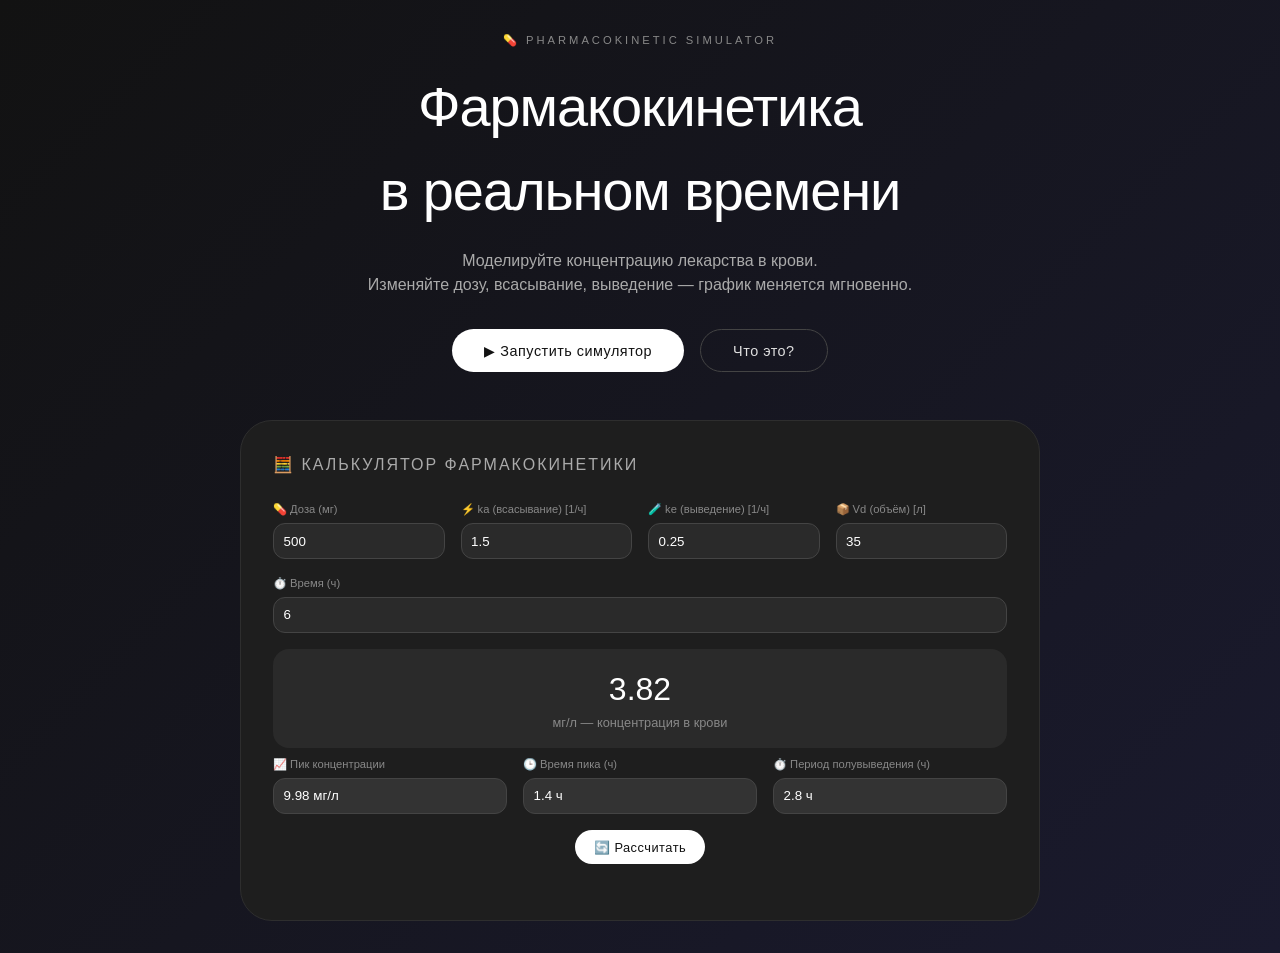
==== index.html @ 55e88980 "Rename pharmacokinetics.html to index.html" ====
<!DOCTYPE html>
<html lang="ru">
<head>
    <meta charset="UTF-8">
    <meta name="viewport" content="width=device-width, initial-scale=1.0, user-scalable=yes">
    <title>Фармакокинетика | Симулятор + Калькулятор</title>
    <style>
        /* ------------------------------------------------------------
           ГЛОБАЛЬНЫЙ ШРИФТ: HELVETICA REGULAR 400
        ------------------------------------------------------------ */
        *,
        *::before,
        *::after {
            font-family: 'Helvetica', 'Helvetica Neue', 'Arial', sans-serif !important;
            font-weight: 400 !important;
            font-style: normal !important;
        }

        body, html, div, span, h1, h2, h3, h4, p, a, button, input, select, textarea,
        label, .btn, .mode-btn, .hero-btn, .stat-row, .param-header, .param-value,
        .calc-result, .stats-panel, .badge, .section, .mode-switch, .button-group,
        canvas, .week-badge, .day-card, .pair-card, .header, .footer, .container {
            font-family: 'Helvetica', 'Helvetica Neue', 'Arial', sans-serif !important;
            font-weight: 400 !important;
        }

        h1, h2, h3, h4, .hero h1, .section h2, .badge {
            font-weight: 400 !important;
        }

        button, .btn, .mode-btn, .hero-btn {
            font-weight: 400 !important;
            letter-spacing: 0.5px;
        }

        * {
            margin: 0;
            padding: 0;
            box-sizing: border-box;
        }

        body {
            background-color: #121212;
            color: #e0e0e0;
            line-height: 1.5;
            min-height: 100vh;
        }

        ::-webkit-scrollbar { width: 6px; }
        ::-webkit-scrollbar-track { background: #1e1e1e; }
        ::-webkit-scrollbar-thumb { background: #444; border-radius: 3px; }

        /* Плавное появление формул при скролле */
        @keyframes fadeInUp {
            from { opacity: 0; transform: translateY(30px); }
            to { opacity: 1; transform: translateY(0); }
        }

        .formula-section {
            max-width: 1000px;
            margin: 0 auto;
            padding: 2rem;
        }

        .formula-card {
            background: #1e1e1e;
            border: 1px solid #2e2e2e;
            border-radius: 32px;
            padding: 2rem;
            margin-bottom: 1.5rem;
            opacity: 0;
            transform: translateY(30px);
            transition: all 0.6s cubic-bezier(0.25, 0.46, 0.45, 0.94);
        }

        .formula-card.visible {
            opacity: 1;
            transform: translateY(0);
        }

        .formula-card h3 {
            font-size: 1.2rem;
            color: #ffffff;
            margin-bottom: 1rem;
            border-left: 3px solid #ffffff;
            padding-left: 1rem;
        }

        .formula-card .formula {
            font-family: monospace;
            font-size: 1.1rem;
            background: #2a2a2a;
            padding: 1rem;
            border-radius: 16px;
            margin: 1rem 0;
            overflow-x: auto;
            white-space: pre-wrap;
            word-break: break-word;
        }

        .formula-card .explanation {
            color: #aaa;
            font-size: 0.85rem;
            margin-top: 0.5rem;
        }

        /* Главная страница */
        .main-page {
            min-height: 100vh;
            display: flex;
            flex-direction: column;
            justify-content: center;
            align-items: center;
            padding: 2rem;
            background: linear-gradient(135deg, #121212 0%, #1a1a2e 100%);
        }

        .hero {
            text-align: center;
            max-width: 800px;
            animation: fadeInUp 0.8s ease;
        }

        .hero-badge {
            font-size: 0.7rem;
            text-transform: uppercase;
            letter-spacing: 3px;
            color: #888;
            margin-bottom: 1rem;
        }

        .hero h1 {
            font-size: 3.5rem;
            letter-spacing: -0.02em;
            margin-bottom: 1rem;
            color: #ffffff;
        }

        .hero p {
            font-size: 1rem;
            color: #aaa;
            margin-bottom: 2rem;
        }

        .hero-buttons {
            display: flex;
            gap: 1rem;
            justify-content: center;
            flex-wrap: wrap;
        }

        .hero-btn {
            background: transparent;
            border: 1px solid #444;
            color: #e0e0e0;
            padding: 0.8rem 2rem;
            border-radius: 40px;
            font-size: 0.9rem;
            cursor: pointer;
            transition: all 0.2s ease;
        }

        .hero-btn-primary {
            background: #ffffff;
            color: #121212;
            border: none;
        }

        .hero-btn-primary:hover {
            background: #e0e0e0;
            transform: translateY(-2px);
        }

        .hero-btn-outline:hover {
            background: #2a2a2a;
            border-color: #666;
        }

        /* Калькулятор на главной */
        .calculator-section {
            margin-top: 3rem;
            padding: 2rem;
            background: #1e1e1e;
            border-radius: 32px;
            border: 1px solid #2e2e2e;
            text-align: left;
        }

        .calculator-section h3 {
            font-size: 1rem;
            text-transform: uppercase;
            letter-spacing: 2px;
            color: #aaa;
            margin-bottom: 1.5rem;
        }

        .calc-row {
            display: flex;
            flex-wrap: wrap;
            gap: 1rem;
            margin-bottom: 1rem;
            align-items: center;
        }

        .calc-input {
            flex: 1;
            min-width: 150px;
        }

        .calc-input label {
            display: block;
            font-size: 0.7rem;
            color: #888;
            margin-bottom: 0.3rem;
        }

        .calc-input input {
            width: 100%;
            background: #2a2a2a;
            border: 1px solid #444;
            border-radius: 12px;
            padding: 0.6rem;
            color: #fff;
        }

        .calc-result {
            background: #2a2a2a;
            border-radius: 16px;
            padding: 1rem;
            margin-top: 1rem;
            text-align: center;
        }

        .calc-result .value {
            font-size: 2rem;
            color: #fff;
        }

        /* Симулятор */
        .simulator-page {
            display: none;
            padding: 2rem 1rem;
        }

        .container {
            max-width: 1400px;
            margin: 0 auto;
            display: flex;
            flex-direction: column;
            gap: 2rem;
        }

        .section {
            background: #1e1e1e;
            border: 1px solid #2e2e2e;
            border-radius: 24px;
            padding: 1.8rem 2rem;
            transition: all 0.3s ease;
        }

        h1 {
            font-size: 2.2rem;
            letter-spacing: -0.02em;
        }

        h2 {
            font-size: 0.9rem;
            text-transform: uppercase;
            letter-spacing: 3px;
            color: #888;
            margin-bottom: 1.5rem;
            border-left: 2px solid #e0e0e0;
            padding-left: 1rem;
        }

        /* Кнопки режимов по центру */
        .mode-switch {
            display: flex;
            gap: 0.8rem;
            justify-content: center;
            background: #2a2a2a;
            padding: 0.5rem;
            border-radius: 60px;
            width: fit-content;
            margin: 0 auto 2rem auto;
        }

        .mode-btn {
            background: transparent;
            border: none;
            padding: 0.7rem 2rem;
            border-radius: 50px;
            font-size: 0.9rem;
            cursor: pointer;
            color: #aaa;
            transition: all 0.2s;
        }

        .mode-btn.active {
            background: #ffffff;
            color: #121212;
        }

        .two-columns {
            display: grid;
            grid-template-columns: 1fr 1.2fr;
            gap: 2rem;
        }

        @media (max-width: 900px) {
            .two-columns { grid-template-columns: 1fr; gap: 1.5rem; }
            .hero h1 { font-size: 2rem; }
            .section { padding: 1.5rem; }
            .mode-btn { padding: 0.5rem 1.2rem; font-size: 0.8rem; }
        }

        .param-group { display: flex; flex-direction: column; gap: 1.5rem; margin-bottom: 2rem; }
        .param-item { display: flex; flex-direction: column; gap: 0.5rem; }
        .param-header { display: flex; justify-content: space-between; font-size: 0.85rem; color: #ccc; }
        .param-value { font-size: 0.9rem; background: #2a2a2a; padding: 0.2rem 0.8rem; border-radius: 20px; }

        input[type="range"] {
            width: 100%;
            height: 2px;
            -webkit-appearance: none;
            background: #444;
            border-radius: 2px;
            outline: none;
            cursor: pointer;
        }
        input[type="range"]::-webkit-slider-thumb {
            -webkit-appearance: none;
            width: 14px;
            height: 14px;
            border-radius: 50%;
            background: #ffffff;
            cursor: pointer;
        }

        .button-group { display: flex; flex-wrap: wrap; gap: 0.8rem; margin-top: 1rem; margin-bottom: 1.5rem; }
        button {
            background: transparent;
            border: 1px solid #444;
            color: #e0e0e0;
            padding: 0.6rem 1.2rem;
            border-radius: 40px;
            font-size: 0.8rem;
            cursor: pointer;
            transition: all 0.2s ease;
        }
        button:hover { background: #2a2a2a; border-color: #666; }
        .btn-primary { background: #ffffff; color: #121212; border: none; }
        .btn-primary:hover { background: #e0e0e0; }

        .stats-panel { background: #252525; border-radius: 20px; padding: 1.2rem; margin-top: 1rem; }
        .stat-row { display: flex; justify-content: space-between; padding: 0.6rem 0; border-bottom: 1px solid #333; font-size: 0.85rem; }
        .stat-row:last-child { border-bottom: none; }
        .stat-label { color: #aaa; }

        .chart-container { background: #1a1a1a; border-radius: 20px; padding: 0.5rem; margin-top: 0.5rem; }
        canvas { width: 100%; height: auto; background: #1a1a1a; border-radius: 16px; display: block; border: 1px solid #333; }

        .badge { font-size: 0.7rem; text-transform: uppercase; letter-spacing: 2px; color: #888; margin-bottom: 1rem; display: inline-block; }

        @keyframes pulse {
            0% { text-shadow: 0 0 0 rgba(255,255,255,0); }
            50% { text-shadow: 0 0 8px rgba(255,255,255,0.5); }
            100% { text-shadow: 0 0 0 rgba(255,255,255,0); }
        }
        .pulse-animation { animation: pulse 1s ease-in-out 2; }

        footer {
            text-align: center;
            padding: 2rem;
            color: #666;
            font-size: 0.7rem;
            border-top: 1px solid #2e2e2e;
            margin-top: 3rem;
        }
    </style>
</head>
<body>

<!-- ГЛАВНАЯ СТРАНИЦА -->
<div id="mainPage" class="main-page">
    <div class="hero">
        <div class="hero-badge">💊 Pharmacokinetic Simulator</div>
        <h1>Фармакокинетика<br>в реальном времени</h1>
        <p>Моделируйте концентрацию лекарства в крови.<br>Изменяйте дозу, всасывание, выведение — график меняется мгновенно.</p>
        <div class="hero-buttons">
            <button class="hero-btn hero-btn-primary" id="startSimulatorBtn">▶ Запустить симулятор</button>
            <button class="hero-btn hero-btn-outline" id="learnMoreBtn">Что это?</button>
        </div>

        <div class="calculator-section">
            <h3>🧮 Калькулятор фармакокинетики</h3>
            <div class="calc-row">
                <div class="calc-input"><label>💊 Доза (мг)</label><input type="number" id="calcDose" value="500" step="10"></div>
                <div class="calc-input"><label>⚡ ka (всасывание) [1/ч]</label><input type="number" id="calcKa" value="1.5" step="0.1"></div>
                <div class="calc-input"><label>🧪 ke (выведение) [1/ч]</label><input type="number" id="calcKe" value="0.25" step="0.05"></div>
                <div class="calc-input"><label>📦 Vd (объём) [л]</label><input type="number" id="calcVd" value="35" step="1"></div>
                <div class="calc-input"><label>⏱️ Время (ч)</label><input type="number" id="calcTime" value="6" step="0.5"></div>
            </div>
            <div class="calc-result"><div class="value" id="calcResult">0.00</div><div style="font-size:0.8rem;color:#888;">мг/л — концентрация в крови</div></div>
            <div class="calc-row" style="margin-top:0.5rem;">
                <div class="calc-input"><label>📈 Пик концентрации</label><input type="text" id="calcPeak" readonly style="background:#333;"></div>
                <div class="calc-input"><label>🕒 Время пика (ч)</label><input type="text" id="calcPeakTime" readonly style="background:#333;"></div>
                <div class="calc-input"><label>⏱️ Период полувыведения (ч)</label><input type="text" id="calcHalfLife" readonly style="background:#333;"></div>
            </div>
            <div class="button-group" style="margin-top:1rem; justify-content:center;"><button id="calcRecalcBtn" class="btn-primary">🔄 Рассчитать</button></div>
        </div>
    </div>
</div>

<!-- СТРАНИЦА СИМУЛЯТОРА -->
<div id="simulatorPage" class="simulator-page">
    <div class="container">
        <div class="section" style="text-align: center; padding-bottom: 1.5rem;">
            <div class="badge">💊 Pharmacokinetic Simulator</div>
            <h1>Фармакокинетика</h1>
            <p style="color: #aaa; max-width: 650px; margin: 0.5rem auto 0;">Однокамерная модель всасывания, распределения и выведения</p>
        </div>

        <div class="mode-switch">
            <button class="mode-btn active" data-mode="single">📊 Однократная доза</button>
            <button class="mode-btn" data-mode="multi">🔄 Многократный приём (каждые 8ч)</button>
            <button class="mode-btn" data-mode="compare">⚖️ Сравнение двух схем</button>
        </div>

        <div id="singleMode" class="two-columns">
            <div class="section">
                <h2>⚙️ Параметры модели</h2>
                <div class="param-group">
                    <div class="param-item"><div class="param-header"><span>💊 Доза (мг)</span><span class="param-value" id="doseValue">500</span></div><input type="range" id="dose" min="50" max="1200" step="10" value="500"></div>
                    <div class="param-item"><div class="param-header"><span>⚡ Скорость всасывания (ka) [1/ч]</span><span class="param-value" id="kaValue">1.5</span></div><input type="range" id="ka" min="0.3" max="4.0" step="0.05" value="1.5"></div>
                    <div class="param-item"><div class="param-header"><span>🧪 Скорость выведения (ke) [1/ч]</span><span class="param-value" id="keValue">0.25</span></div><input type="range" id="ke" min="0.05" max="0.8" step="0.01" value="0.25"></div>
                    <div class="param-item"><div class="param-header"><span>📦 Объём распределения (Vd) [л]</span><span class="param-value" id="vdValue">35</span></div><input type="range" id="vd" min="15" max="80" step="1" value="35"></div>
                </div>
                <div class="button-group">
                    <button id="resetBtn" class="btn-primary">⟳ Сбросить</button>
                    <button id="addDoseBtn">➕ Повторный приём (через 2ч)</button>
                    <button id="exportBtn">📎 Экспорт CSV</button>
                </div>
                <div class="stats-panel">
                    <div class="stat-row"><span class="stat-label">🩸 Концентрация (мг/л)</span><span class="stat-number" id="concDisplay">0.00</span></div>
                    <div class="stat-row"><span class="stat-label">⏱️ Текущее время (ч)</span><span class="stat-number" id="timeDisplay">0.0</span></div>
                    <div class="stat-row"><span class="stat-label">📈 Пик концентрации</span><span class="stat-number" id="peakDisplay">0.00</span></div>
                    <div class="stat-row"><span class="stat-label">🕒 Время пика (ч)</span><span class="stat-number" id="peakTimeDisplay">—</span></div>
                    <div class="stat-row"><span class="stat-label">⚠️ Статус</span><span class="stat-number" id="statusDisplay">—</span></div>
                </div>
                <div style="margin-top:1rem; padding-top:1rem; border-top:1px solid #333;">
                    <h2>🧮 Быстрый расчёт</h2>
                    <div class="param-item"><div class="param-header"><span>⏱️ Время (ч)</span><span class="param-value" id="quickTimeValue">6</span></div><input type="range" id="quickTime" min="0" max="48" step="0.5" value="6"></div>
                    <div class="stats-panel" style="margin-top:0.5rem;"><div class="stat-row"><span class="stat-label">Концентрация в этот момент</span><span class="stat-number" id="quickConcDisplay">—</span></div></div>
                </div>
            </div>
            <div class="section">
                <h2>📈 Профиль концентрации</h2>
                <div class="chart-container"><canvas id="pharmaCanvas" width="800" height="450" style="width:100%; aspect-ratio:800/450"></canvas></div>
                <div style="margin-top:1rem; font-size:0.7rem; color:#666; text-align:center;">🟢 Терапевтическое окно (2–8 мг/л) &nbsp;|&nbsp; 🔴 Токсичность (>12 мг/л)</div>
            </div>
        </div>

        <div id="compareMode" style="display: none;">
            <div class="two-columns">
                <div class="section"><h2>📋 Схема A</h2>
                    <div class="param-item"><div class="param-header"><span>Доза A (мг)</span><span class="param-value" id="doseAValue">400</span></div><input type="range" id="doseA" min="50" max="1200" step="10" value="400"></div>
                    <div class="param-item"><div class="param-header"><span>ka A</span><span class="param-value" id="kaAValue">1.2</span></div><input type="range" id="kaA" min="0.3" max="4.0" step="0.05" value="1.2"></div>
                    <div class="param-item"><div class="param-header"><span>ke A</span><span class="param-value" id="keAValue">0.2</span></div><input type="range" id="keA" min="0.05" max="0.8" step="0.01" value="0.2"></div>
                    <div class="param-item"><div class="param-header"><span>Vd A (л)</span><span class="param-value" id="vdAValue">35</span></div><input type="range" id="vdA" min="15" max="80" step="1" value="35"></div>
                </div>
                <div class="section"><h2>📋 Схема B</h2>
                    <div class="param-item"><div class="param-header"><span>Доза B (мг)</span><span class="param-value" id="dBValue">600</span></div><input type="range" id="doseB" min="50" max="1200" step="10" value="600"></div>
                    <div class="param-item"><div class="param-header"><span>ka B</span><span class="param-value" id="kaBValue">2.0</span></div><input type="range" id="kaB" min="0.3" max="4.0" step="0.05" value="2.0"></div>
                    <div class="param-item"><div class="param-header"><span>ke B</span><span class="param-value" id="keBValue">0.35</span></div><input type="range" id="keB" min="0.05" max="0.8" step="0.01" value="0.35"></div>
                    <div class="param-item"><div class="param-header"><span>Vd B (л)</span><span class="param-value" id="vdBValue">35</span></div><input type="range" id="vdB" min="15" max="80" step="1" value="35"></div>
                </div>
            </div>
            <div class="section"><h2>📊 Сравнение профилей</h2><div class="chart-container"><canvas id="compareCanvas" width="800" height="450" style="width:100%; aspect-ratio:800/450"></canvas></div><div class="button-group" style="margin-top:1rem;"><button id="exportCompareBtn">📎 Экспорт сравнения CSV</button></div></div>
        </div>

        <!-- Секция с формулами (плавное появление при скролле) -->
        <div class="formula-section" id="formulasSection">
            <div class="formula-card" id="formula1">
                <h3>📐 Концентрация в любой момент времени</h3>
                <div class="formula">C(t) = (Доза × ka) / (Vd × (ka - ke)) × (e⁻ᵏᵉᵗ - e⁻ᵏᵃᵗ)</div>
                <div class="explanation">C(t) — концентрация в момент t (мг/л), ka — скорость всасывания, ke — скорость выведения, Vd — объём распределения, e = 2.718</div>
            </div>
            <div class="formula-card" id="formula2">
                <h3>📈 Пик концентрации (приближённо)</h3>
                <div class="formula">C_пик ≈ (Доза × ka) / (Vd × ke)</div>
                <div class="explanation">Максимальная концентрация лекарства в крови</div>
            </div>
            <div class="formula-card" id="formula3">
                <h3>⏱️ Время достижения пика</h3>
                <div class="formula">t_пик = ln(ka / ke) / (ka - ke)</div>
                <div class="explanation">ln — натуральный логарифм</div>
            </div>
            <div class="formula-card" id="formula4">
                <h3>🧪 Период полувыведения</h3>
                <div class="formula">T½ = 0.693 / ke</div>
                <div class="explanation">Время, за которое концентрация падает в 2 раза</div>
            </div>
            <div class="formula-card" id="formula5">
                <h3>📉 Концентрация через время T после пика</h3>
                <div class="formula">C(T) = C_пик × e⁻ᵏᵉᵀ</div>
                <div class="explanation">T — время после пика (часы)</div>
            </div>
            <div class="formula-card" id="formula6">
                <h3>🎯 Расчёт дозы под желаемый пик</h3>
                <div class="formula">Доза = C_пик × Vd × ke / ka</div>
                <div class="explanation">Подберите дозу, чтобы достичь нужной максимальной концентрации</div>
            </div>
            <div class="formula-card" id="formula7">
                <h3>⏳ Расчёт ke для очищения за N часов</h3>
                <div class="formula">ke = ln(C_пик / C_ост) / (N - t_пик)</div>
                <div class="explanation">N — время, через которое должна остаться концентрация C_ост</div>
            </div>
        </div>

        <footer>
            <p>Фармакокинетическая модель | Проект Максима Иванова | Helvetica Regular 400</p>
        </footer>
    </div>
</div>

<script>
    // --------------------------------------------------------------
    // ОБЩИЕ ФУНКЦИИ
    // --------------------------------------------------------------
    function singleDoseConcentration(t, dose, ka, ke, vd) {
        if(t <= 0) return 0;
        if(Math.abs(ka - ke) < 1e-6) return (dose * ka / vd) * t * Math.exp(-ka * t);
        const factor = (dose * ka) / (vd * (ka - ke));
        return factor * (Math.exp(-ke * t) - Math.exp(-ka * t));
    }

    function getPeak(dose, ka, ke, vd) {
        let maxC = 0, maxT = 0;
        for(let t = 0; t <= 48; t += 0.1) {
            let c = singleDoseConcentration(t, dose, ka, ke, vd);
            if(c > maxC) { maxC = c; maxT = t; }
        }
        return { peak: maxC, time: maxT };
    }

    // Плавное появление формул при скролле
    function observeFormulas() {
        const cards = document.querySelectorAll('.formula-card');
        const observer = new IntersectionObserver((entries) => {
            entries.forEach(entry => {
                if(entry.isIntersecting) {
                    entry.target.classList.add('visible');
                }
            });
        }, { threshold: 0.2, rootMargin: '0px 0px -50px 0px' });
        cards.forEach(card => observer.observe(card));
    }

    // Калькулятор на главной
    function updateMainCalculator() {
        let dose = parseFloat(document.getElementById('calcDose').value);
        let ka = parseFloat(document.getElementById('calcKa').value);
        let ke = parseFloat(document.getElementById('calcKe').value);
        let vd = parseFloat(document.getElementById('calcVd').value);
        let t = parseFloat(document.getElementById('calcTime').value);
        let conc = singleDoseConcentration(t, dose, ka, ke, vd);
        document.getElementById('calcResult').innerText = conc.toFixed(2);
        let peak = getPeak(dose, ka, ke, vd);
        document.getElementById('calcPeak').value = peak.peak.toFixed(2) + ' мг/л';
        document.getElementById('calcPeakTime').value = peak.time.toFixed(1) + ' ч';
        let halfLife = (0.693 / ke).toFixed(1);
        document.getElementById('calcHalfLife').value = halfLife + ' ч';
    }

    document.getElementById('calcRecalcBtn').onclick = updateMainCalculator;
    document.getElementById('calcDose').oninput = updateMainCalculator;
    document.getElementById('calcKa').oninput = updateMainCalculator;
    document.getElementById('calcKe').oninput = updateMainCalculator;
    document.getElementById('calcVd').oninput = updateMainCalculator;
    document.getElementById('calcTime').oninput = updateMainCalculator;
    updateMainCalculator();

    // --------------------------------------------------------------
    // РЕЖИМ ОДНОКРАТНОЙ/МНОГОКРАТНОЙ
    // --------------------------------------------------------------
    let currentMode = 'single';
    let params = { dose:500, ka:1.5, ke:0.25, vd:35 };
    let extraDoses = [];
    let currentTime = 0;
    let simulationInterval = null;
    let multiInterval = 8;
    const MAX_TIME = 48;

    function multipleDoseConcentration(t, dose, ka, ke, vd, interval, maxDoses = 12) {
        let total = 0;
        for(let i = 0; i < maxDoses; i++) {
            let dt = t - i * interval;
            if(dt > 0) total += singleDoseConcentration(dt, dose, ka, ke, vd);
        }
        return total;
    }

    function concentrationAtTime(t) {
        if(currentMode === 'multi') return multipleDoseConcentration(t, params.dose, params.ka, params.ke, params.vd, multiInterval, 12);
        let total = singleDoseConcentration(t, params.dose, params.ka, params.ke, params.vd);
        for(let d of extraDoses) if(t > d.time) total += singleDoseConcentration(t - d.time, d.dose, params.ka, params.ke, params.vd);
        return total;
    }

    function updateQuickCalc() {
        let t = parseFloat(document.getElementById('quickTime').value);
        document.getElementById('quickTimeValue').innerText = t.toFixed(1);
        let conc = concentrationAtTime(t);
        document.getElementById('quickConcDisplay').innerHTML = conc.toFixed(2) + ' мг/л';
    }

    function updateSingleUI() {
        document.getElementById('doseValue').innerText = params.dose;
        document.getElementById('kaValue').innerText = params.ka.toFixed(2);
        document.getElementById('keValue').innerText = params.ke.toFixed(2);
        document.getElementById('vdValue').innerText = params.vd;
        let conc = concentrationAtTime(currentTime);
        let concElem = document.getElementById('concDisplay');
        concElem.innerText = conc.toFixed(2);
        concElem.classList.add('pulse-animation');
        setTimeout(() => concElem.classList.remove('pulse-animation'), 1000);
        document.getElementById('timeDisplay').innerText = currentTime.toFixed(1);
        let peak = 0, peakTime = 0;
        for(let t=0; t<=currentTime; t+=0.2) { let c = concentrationAtTime(t); if(c>peak) { peak=c; peakTime=t; } }
        document.getElementById('peakDisplay').innerText = peak.toFixed(2);
        document.getElementById('peakTimeDisplay').innerText = peakTime.toFixed(1);
        let status = '';
        if(conc > 12) status = '⚠️ ТОКСИЧНО';
        else if(conc >= 2 && conc <= 8) status = '✅ В терапевтическом окне';
        else if(conc < 2) status = '⚠️ Ниже терапевтического уровня';
        else status = '❕ Выше нормы';
        document.getElementById('statusDisplay').innerHTML = status;
        drawCanvas('pharmaCanvas', concentrationAtTime, currentTime);
        updateQuickCalc();
    }

    function drawCanvas(canvasId, concFunc, currentTimeMark) {
        const canvas = document.getElementById(canvasId);
        if(!canvas) return;
        const w = canvas.clientWidth, h = canvas.clientHeight;
        canvas.width = w; canvas.height = h;
        const ctx = canvas.getContext('2d');
        ctx.clearRect(0,0,w,h);
        ctx.strokeStyle = '#e0e0e0'; ctx.fillStyle = '#e0e0e0'; ctx.lineWidth = 1.5;
        ctx.beginPath(); ctx.moveTo(60,20); ctx.lineTo(60, h-40); ctx.lineTo(w-20, h-40); ctx.stroke();
        ctx.fillStyle = '#888'; ctx.fillText('Концентрация (мг/л)', 20,30); ctx.fillText('Время (часы)', w/2-30, h-15);
        for(let i=0;i<=4;i++){ let y = h-40 - i*(h-80)/4; ctx.beginPath(); ctx.moveTo(55,y); ctx.lineTo(w-25,y); ctx.stroke(); ctx.fillStyle='#aaa'; ctx.fillText((i*4).toString(),30,y+3); }
        for(let i=0;i<=4;i++){ let x = 60 + i*(w-80)/4; ctx.beginPath(); ctx.moveTo(x, h-40); ctx.lineTo(x,20); ctx.stroke(); ctx.fillStyle='#aaa'; ctx.fillText((i*12).toString(), x-5, h-25); }
        const mapX = (t) => 60 + (t / MAX_TIME) * (w - 80);
        const mapY = (c) => (h-40) - (c / 20) * (h-80);
        ctx.globalAlpha = 0.2;
        ctx.fillStyle = '#2e7d32'; let yLow = mapY(2), yHigh = mapY(8); ctx.fillRect(60, yHigh, w-80, yLow - yHigh);
        ctx.fillStyle = '#d32f2f'; let yToxic = mapY(12); ctx.fillRect(60,20, w-80, yToxic-20);
        ctx.globalAlpha = 1;
        ctx.beginPath(); ctx.strokeStyle = '#ffffff'; ctx.lineWidth = 2.2;
        let first = true;
        for(let i=0;i<=300;i++){ let t = (i/300)*MAX_TIME; let c = concFunc(t); let x = mapX(t), y = mapY(Math.min(c,20)); if(first){ ctx.moveTo(x,y); first=false; } else ctx.lineTo(x,y); }
        ctx.stroke();
        let cx = mapX(currentTimeMark), cy = mapY(Math.min(concFunc(currentTimeMark),20));
        ctx.beginPath(); ctx.arc(cx, cy, 5, 0, 2*Math.PI); ctx.fillStyle = '#fff'; ctx.fill(); ctx.fillStyle='#121212'; ctx.beginPath(); ctx.arc(cx, cy, 3, 0, 2*Math.PI); ctx.fill();
        ctx.fillStyle='#fff'; ctx.fillText(`t = ${currentTimeMark.toFixed(1)} ч`, cx+5, cy-5);
    }

    function startTimer() { if(simulationInterval) clearInterval(simulationInterval); simulationInterval = setInterval(() => { if(currentTime < MAX_TIME){ currentTime += 0.1; if(currentTime > MAX_TIME) currentTime = MAX_TIME; updateSingleUI(); } }, 150); }
    function resetSimulation() { if(simulationInterval) clearInterval(simulationInterval); params = { dose:500, ka:1.5, ke:0.25, vd:35 }; extraDoses = []; currentTime = 0; document.getElementById('dose').value = 500; document.getElementById('ka').value = 1.5; document.getElementById('ke').value = 0.25; document.getElementById('vd').value = 35; updateSingleUI(); startTimer(); localStorage.setItem('pkParams', JSON.stringify(params)); }
    function addExtraDose() { extraDoses.push({time: currentTime + 2, dose: params.dose}); updateSingleUI(); }
    function exportCSV() { let data = [['Time (h)','Concentration (mg/L)']]; for(let t=0; t<=MAX_TIME; t+=0.5) data.push([t.toFixed(1), concentrationAtTime(t).toFixed(3)]); let csv = data.map(row=>row.join(',')).join('\n'); let blob = new Blob([csv], {type:'text/csv'}); let a = document.createElement('a'); a.href = URL.createObjectURL(blob); a.download = 'pharmacokinetics.csv'; a.click(); }

    function saveParams() { localStorage.setItem('pkParams', JSON.stringify(params)); }
    function loadParams() { let saved = localStorage.getItem('pkParams'); if(saved) { let p = JSON.parse(saved); params.dose = p.dose; params.ka = p.ka; params.ke = p.ke; params.vd = p.vd; document.getElementById('dose').value = params.dose; document.getElementById('ka').value = params.ka; document.getElementById('ke').value = params.ke; document.getElementById('vd').value = params.vd; updateSingleUI(); } }
    ['dose','ka','ke','vd'].forEach(id => { document.getElementById(id).addEventListener('input', (e) => { params[id] = parseFloat(e.target.value); updateSingleUI(); saveParams(); }); });
    document.getElementById('quickTime').addEventListener('input', () => { updateQuickCalc(); updateSingleUI(); });

    // --------------------------------------------------------------
    // СРАВНЕНИЕ
    // --------------------------------------------------------------
    let compareParams = { A: { dose:400, ka:1.2, ke:0.2, vd:35 }, B: { dose:600, ka:2.0, ke:0.35, vd:35 } };
    function concA(t){ return singleDoseConcentration(t, compareParams.A.dose, compareParams.A.ka, compareParams.A.ke, compareParams.A.vd); }
    function concB(t){ return singleDoseConcentration(t, compareParams.B.dose, compareParams.B.ka, compareParams.B.ke, compareParams.B.vd); }
    function updateCompareUI() {
        document.getElementById('doseAValue').innerText = compareParams.A.dose;
        document.getElementById('kaAValue').innerText = compareParams.A.ka.toFixed(2);
        document.getElementById('keAValue').innerText = compareParams.A.ke.toFixed(2);
        document.getElementById('vdAValue').innerText = compareParams.A.vd;
        document.getElementById('dBValue').innerText = compareParams.B.dose;
        document.getElementById('kaBValue').innerText = compareParams.B.ka.toFixed(2);
        document.getElementById('keBValue').innerText = compareParams.B.ke.toFixed(2);
        document.getElementById('vdBValue').innerText = compareParams.B.vd;
        drawCompareCanvas();
    }
    function drawCompareCanvas() {
        const canvas = document.getElementById('compareCanvas');
        if(!canvas) return;
        const w = canvas.clientWidth, h = canvas.clientHeight;
        canvas.width = w; canvas.height = h;
        const ctx = canvas.getContext('2d');
        ctx.clearRect(0,0,w,h);
        ctx.strokeStyle = '#e0e0e0'; ctx.fillStyle = '#e0e0e0'; ctx.lineWidth = 1.5;
        ctx.beginPath(); ctx.moveTo(60,20); ctx.lineTo(60, h-40); ctx.lineTo(w-20, h-40); ctx.stroke();
        ctx.fillStyle = '#888'; ctx.fillText('Концентрация (мг/л)', 20,30); ctx.fillText('Время (часы)', w/2-30, h-15);
        for(let i=0;i<=4;i++){ let y = h-40 - i*(h-80)/4; ctx.beginPath(); ctx.moveTo(55,y); ctx.lineTo(w-25,y); ctx.stroke(); ctx.fillStyle='#aaa'; ctx.fillText((i*4).toString(),30,y+3); }
        for(let i=0;i<=4;i++){ let x = 60 + i*(w-80)/4; ctx.beginPath(); ctx.moveTo(x, h-40); ctx.lineTo(x,20); ctx.stroke(); ctx.fillStyle='#aaa'; ctx.fillText((i*12).toString(), x-5, h-25); }
        const mapX = (t) => 60 + (t / MAX_TIME) * (w - 80);
        const mapY = (c) => (h-40) - (c / 20) * (h-80);
        ctx.beginPath(); ctx.strokeStyle = '#6bcf7f'; ctx.lineWidth = 2.2;
        let first = true;
        for(let i=0;i<=300;i++){ let t = (i/300)*MAX_TIME; let c = concA(t); let x = mapX(t), y = mapY(Math.min(c,20)); if(first){ ctx.moveTo(x,y); first=false; } else ctx.lineTo(x,y); }
        ctx.stroke();
        ctx.beginPath(); ctx.strokeStyle = '#ff6b6b'; ctx.lineWidth = 2.2;
        first = true;
        for(let i=0;i<=300;i++){ let t = (i/300)*MAX_TIME; let c = concB(t); let x = mapX(t), y = mapY(Math.min(c,20)); if(first){ ctx.moveTo(x,y); first=false; } else ctx.lineTo(x,y); }
        ctx.stroke();
        ctx.fillStyle = '#6bcf7f'; ctx.fillRect(w-100, 30, 12, 12); ctx.fillStyle = '#ff6b6b'; ctx.fillRect(w-100, 50, 12, 12);
        ctx.fillStyle = '#e0e0e0'; ctx.font = '10px Helvetica'; ctx.fillText('Схема A', w-85, 40); ctx.fillText('Схема B', w-85, 60);
    }
    function exportCompareCSV() { let data = [['Time (h)','Concentration A','Concentration B']]; for(let t=0; t<=MAX_TIME; t+=0.5) data.push([t.toFixed(1), concA(t).toFixed(3), concB(t).toFixed(3)]); let csv = data.map(row=>row.join(',')).join('\n'); let blob = new Blob([csv], {type:'text/csv'}); let a = document.createElement('a'); a.href = URL.createObjectURL(blob); a.download = 'compare.csv'; a.click(); }
    const compareSliders = ['doseA','kaA','keA','vdA','doseB','kaB','keB','vdB'];
    compareSliders.forEach(id => { let el = document.getElementById(id); if(el) el.addEventListener('input', (e) => { let val = parseFloat(e.target.value); if(id === 'doseA') compareParams.A.dose = val; if(id === 'kaA') compareParams.A.ka = val; if(id === 'keA') compareParams.A.ke = val; if(id === 'vdA') compareParams.A.vd = val; if(id === 'doseB') compareParams.B.dose = val; if(id === 'kaB') compareParams.B.ka = val; if(id === 'keB') compareParams.B.ke = val; if(id === 'vdB') compareParams.B.vd = val; updateCompareUI(); }); });

    // --------------------------------------------------------------
    // ПЕРЕКЛЮЧЕНИЕ РЕЖИМОВ
    // --------------------------------------------------------------
    function setMode(mode) {
        currentMode = mode;
        document.querySelectorAll('.mode-btn').forEach(btn => btn.classList.remove('active'));
        document.querySelector(`.mode-btn[data-mode="${mode}"]`).classList.add('active');
        document.getElementById('singleMode').style.display = (mode === 'compare') ? 'none' : 'flex';
        document.getElementById('compareMode').style.display = (mode === 'compare') ? 'block' : 'none';
        if(mode === 'compare') { if(simulationInterval) clearInterval(simulationInterval); updateCompareUI(); }
        else { resetSimulation(); }
    }

    document.querySelectorAll('.mode-btn').forEach(btn => btn.addEventListener('click', () => setMode(btn.dataset.mode)));
    document.getElementById('resetBtn').onclick = resetSimulation;
    document.getElementById('addDoseBtn').onclick = addExtraDose;
    document.getElementById('exportBtn').onclick = exportCSV;
    document.getElementById('exportCompareBtn').onclick = exportCompareCSV;

    // Переключение между главной и симулятором
    document.getElementById('startSimulatorBtn').onclick = () => {
        document.getElementById('mainPage').style.display = 'none';
        document.getElementById('simulatorPage').style.display = 'block';
        loadParams();
        resetSimulation();
        setTimeout(observeFormulas, 300);
    };
    document.getElementById('learnMoreBtn').onclick = () => alert('Фармакокинетика — раздел фармакологии, изучающий движение лекарства в организме. Модель описывает всасывание (ka), выведение (ke) и объём распределения (Vd). Терапевтическое окно: 2–8 мг/л, токсичность >12 мг/л.');

    setMode('single');
</script>
</body>
</html>
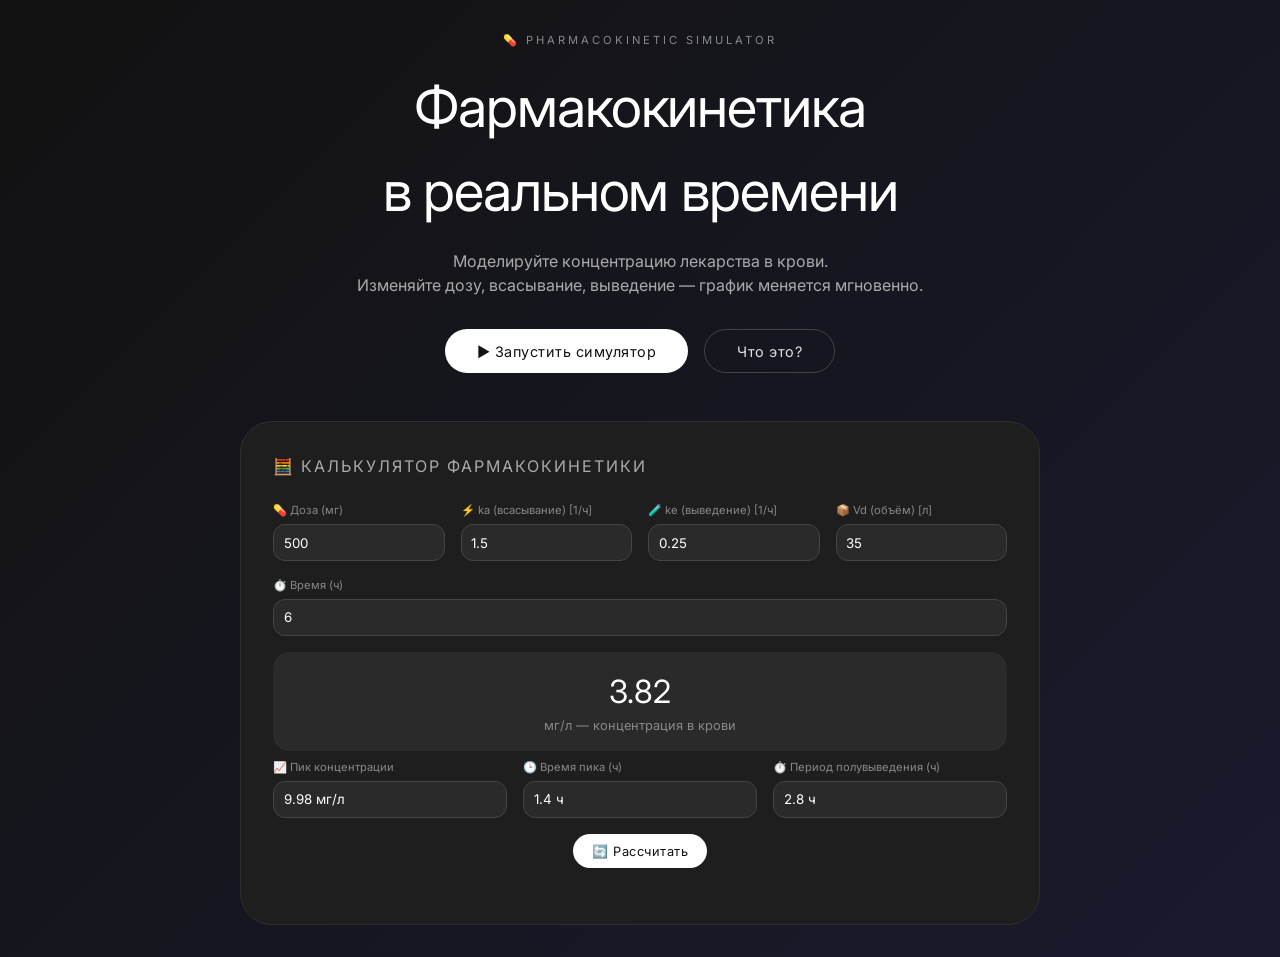
==== commit 31e0e7e8: "Update index.html" ====
--- a/index.html
+++ b/index.html
@@ -3,385 +3,12 @@
 <head>
     <meta charset="UTF-8">
     <meta name="viewport" content="width=device-width, initial-scale=1.0, user-scalable=yes">
-    <title>Фармакокинетика | Симулятор + Калькулятор</title>
-    <style>
-        /* ------------------------------------------------------------
-           ГЛОБАЛЬНЫЙ ШРИФТ: HELVETICA REGULAR 400
-        ------------------------------------------------------------ */
-        *,
-        *::before,
-        *::after {
-            font-family: 'Helvetica', 'Helvetica Neue', 'Arial', sans-serif !important;
-            font-weight: 400 !important;
-            font-style: normal !important;
-        }
-
-        body, html, div, span, h1, h2, h3, h4, p, a, button, input, select, textarea,
-        label, .btn, .mode-btn, .hero-btn, .stat-row, .param-header, .param-value,
-        .calc-result, .stats-panel, .badge, .section, .mode-switch, .button-group,
-        canvas, .week-badge, .day-card, .pair-card, .header, .footer, .container {
-            font-family: 'Helvetica', 'Helvetica Neue', 'Arial', sans-serif !important;
-            font-weight: 400 !important;
-        }
-
-        h1, h2, h3, h4, .hero h1, .section h2, .badge {
-            font-weight: 400 !important;
-        }
-
-        button, .btn, .mode-btn, .hero-btn {
-            font-weight: 400 !important;
-            letter-spacing: 0.5px;
-        }
-
-        * {
-            margin: 0;
-            padding: 0;
-            box-sizing: border-box;
-        }
-
-        body {
-            background-color: #121212;
-            color: #e0e0e0;
-            line-height: 1.5;
-            min-height: 100vh;
-        }
-
-        ::-webkit-scrollbar { width: 6px; }
-        ::-webkit-scrollbar-track { background: #1e1e1e; }
-        ::-webkit-scrollbar-thumb { background: #444; border-radius: 3px; }
-
-        /* Плавное появление формул при скролле */
-        @keyframes fadeInUp {
-            from { opacity: 0; transform: translateY(30px); }
-            to { opacity: 1; transform: translateY(0); }
-        }
-
-        .formula-section {
-            max-width: 1000px;
-            margin: 0 auto;
-            padding: 2rem;
-        }
-
-        .formula-card {
-            background: #1e1e1e;
-            border: 1px solid #2e2e2e;
-            border-radius: 32px;
-            padding: 2rem;
-            margin-bottom: 1.5rem;
-            opacity: 0;
-            transform: translateY(30px);
-            transition: all 0.6s cubic-bezier(0.25, 0.46, 0.45, 0.94);
-        }
-
-        .formula-card.visible {
-            opacity: 1;
-            transform: translateY(0);
-        }
-
-        .formula-card h3 {
-            font-size: 1.2rem;
-            color: #ffffff;
-            margin-bottom: 1rem;
-            border-left: 3px solid #ffffff;
-            padding-left: 1rem;
-        }
-
-        .formula-card .formula {
-            font-family: monospace;
-            font-size: 1.1rem;
-            background: #2a2a2a;
-            padding: 1rem;
-            border-radius: 16px;
-            margin: 1rem 0;
-            overflow-x: auto;
-            white-space: pre-wrap;
-            word-break: break-word;
-        }
-
-        .formula-card .explanation {
-            color: #aaa;
-            font-size: 0.85rem;
-            margin-top: 0.5rem;
-        }
-
-        /* Главная страница */
-        .main-page {
-            min-height: 100vh;
-            display: flex;
-            flex-direction: column;
-            justify-content: center;
-            align-items: center;
-            padding: 2rem;
-            background: linear-gradient(135deg, #121212 0%, #1a1a2e 100%);
-        }
-
-        .hero {
-            text-align: center;
-            max-width: 800px;
-            animation: fadeInUp 0.8s ease;
-        }
-
-        .hero-badge {
-            font-size: 0.7rem;
-            text-transform: uppercase;
-            letter-spacing: 3px;
-            color: #888;
-            margin-bottom: 1rem;
-        }
-
-        .hero h1 {
-            font-size: 3.5rem;
-            letter-spacing: -0.02em;
-            margin-bottom: 1rem;
-            color: #ffffff;
-        }
-
-        .hero p {
-            font-size: 1rem;
-            color: #aaa;
-            margin-bottom: 2rem;
-        }
-
-        .hero-buttons {
-            display: flex;
-            gap: 1rem;
-            justify-content: center;
-            flex-wrap: wrap;
-        }
-
-        .hero-btn {
-            background: transparent;
-            border: 1px solid #444;
-            color: #e0e0e0;
-            padding: 0.8rem 2rem;
-            border-radius: 40px;
-            font-size: 0.9rem;
-            cursor: pointer;
-            transition: all 0.2s ease;
-        }
-
-        .hero-btn-primary {
-            background: #ffffff;
-            color: #121212;
-            border: none;
-        }
-
-        .hero-btn-primary:hover {
-            background: #e0e0e0;
-            transform: translateY(-2px);
-        }
-
-        .hero-btn-outline:hover {
-            background: #2a2a2a;
-            border-color: #666;
-        }
-
-        /* Калькулятор на главной */
-        .calculator-section {
-            margin-top: 3rem;
-            padding: 2rem;
-            background: #1e1e1e;
-            border-radius: 32px;
-            border: 1px solid #2e2e2e;
-            text-align: left;
-        }
-
-        .calculator-section h3 {
-            font-size: 1rem;
-            text-transform: uppercase;
-            letter-spacing: 2px;
-            color: #aaa;
-            margin-bottom: 1.5rem;
-        }
-
-        .calc-row {
-            display: flex;
-            flex-wrap: wrap;
-            gap: 1rem;
-            margin-bottom: 1rem;
-            align-items: center;
-        }
-
-        .calc-input {
-            flex: 1;
-            min-width: 150px;
-        }
-
-        .calc-input label {
-            display: block;
-            font-size: 0.7rem;
-            color: #888;
-            margin-bottom: 0.3rem;
-        }
-
-        .calc-input input {
-            width: 100%;
-            background: #2a2a2a;
-            border: 1px solid #444;
-            border-radius: 12px;
-            padding: 0.6rem;
-            color: #fff;
-        }
-
-        .calc-result {
-            background: #2a2a2a;
-            border-radius: 16px;
-            padding: 1rem;
-            margin-top: 1rem;
-            text-align: center;
-        }
-
-        .calc-result .value {
-            font-size: 2rem;
-            color: #fff;
-        }
-
-        /* Симулятор */
-        .simulator-page {
-            display: none;
-            padding: 2rem 1rem;
-        }
-
-        .container {
-            max-width: 1400px;
-            margin: 0 auto;
-            display: flex;
-            flex-direction: column;
-            gap: 2rem;
-        }
-
-        .section {
-            background: #1e1e1e;
-            border: 1px solid #2e2e2e;
-            border-radius: 24px;
-            padding: 1.8rem 2rem;
-            transition: all 0.3s ease;
-        }
-
-        h1 {
-            font-size: 2.2rem;
-            letter-spacing: -0.02em;
-        }
-
-        h2 {
-            font-size: 0.9rem;
-            text-transform: uppercase;
-            letter-spacing: 3px;
-            color: #888;
-            margin-bottom: 1.5rem;
-            border-left: 2px solid #e0e0e0;
-            padding-left: 1rem;
-        }
-
-        /* Кнопки режимов по центру */
-        .mode-switch {
-            display: flex;
-            gap: 0.8rem;
-            justify-content: center;
-            background: #2a2a2a;
-            padding: 0.5rem;
-            border-radius: 60px;
-            width: fit-content;
-            margin: 0 auto 2rem auto;
-        }
-
-        .mode-btn {
-            background: transparent;
-            border: none;
-            padding: 0.7rem 2rem;
-            border-radius: 50px;
-            font-size: 0.9rem;
-            cursor: pointer;
-            color: #aaa;
-            transition: all 0.2s;
-        }
-
-        .mode-btn.active {
-            background: #ffffff;
-            color: #121212;
-        }
-
-        .two-columns {
-            display: grid;
-            grid-template-columns: 1fr 1.2fr;
-            gap: 2rem;
-        }
-
-        @media (max-width: 900px) {
-            .two-columns { grid-template-columns: 1fr; gap: 1.5rem; }
-            .hero h1 { font-size: 2rem; }
-            .section { padding: 1.5rem; }
-            .mode-btn { padding: 0.5rem 1.2rem; font-size: 0.8rem; }
-        }
-
-        .param-group { display: flex; flex-direction: column; gap: 1.5rem; margin-bottom: 2rem; }
-        .param-item { display: flex; flex-direction: column; gap: 0.5rem; }
-        .param-header { display: flex; justify-content: space-between; font-size: 0.85rem; color: #ccc; }
-        .param-value { font-size: 0.9rem; background: #2a2a2a; padding: 0.2rem 0.8rem; border-radius: 20px; }
-
-        input[type="range"] {
-            width: 100%;
-            height: 2px;
-            -webkit-appearance: none;
-            background: #444;
-            border-radius: 2px;
-            outline: none;
-            cursor: pointer;
-        }
-        input[type="range"]::-webkit-slider-thumb {
-            -webkit-appearance: none;
-            width: 14px;
-            height: 14px;
-            border-radius: 50%;
-            background: #ffffff;
-            cursor: pointer;
-        }
-
-        .button-group { display: flex; flex-wrap: wrap; gap: 0.8rem; margin-top: 1rem; margin-bottom: 1.5rem; }
-        button {
-            background: transparent;
-            border: 1px solid #444;
-            color: #e0e0e0;
-            padding: 0.6rem 1.2rem;
-            border-radius: 40px;
-            font-size: 0.8rem;
-            cursor: pointer;
-            transition: all 0.2s ease;
-        }
-        button:hover { background: #2a2a2a; border-color: #666; }
-        .btn-primary { background: #ffffff; color: #121212; border: none; }
-        .btn-primary:hover { background: #e0e0e0; }
-
-        .stats-panel { background: #252525; border-radius: 20px; padding: 1.2rem; margin-top: 1rem; }
-        .stat-row { display: flex; justify-content: space-between; padding: 0.6rem 0; border-bottom: 1px solid #333; font-size: 0.85rem; }
-        .stat-row:last-child { border-bottom: none; }
-        .stat-label { color: #aaa; }
-
-        .chart-container { background: #1a1a1a; border-radius: 20px; padding: 0.5rem; margin-top: 0.5rem; }
-        canvas { width: 100%; height: auto; background: #1a1a1a; border-radius: 16px; display: block; border: 1px solid #333; }
-
-        .badge { font-size: 0.7rem; text-transform: uppercase; letter-spacing: 2px; color: #888; margin-bottom: 1rem; display: inline-block; }
-
-        @keyframes pulse {
-            0% { text-shadow: 0 0 0 rgba(255,255,255,0); }
-            50% { text-shadow: 0 0 8px rgba(255,255,255,0.5); }
-            100% { text-shadow: 0 0 0 rgba(255,255,255,0); }
-        }
-        .pulse-animation { animation: pulse 1s ease-in-out 2; }
-
-        footer {
-            text-align: center;
-            padding: 2rem;
-            color: #666;
-            font-size: 0.7rem;
-            border-top: 1px solid #2e2e2e;
-            margin-top: 3rem;
-        }
-    </style>
+    <title>Фармакокинетика | Симулятор</title>
+    <link rel="stylesheet" href="style.css">
+    <script src="script.js" defer></script>
 </head>
 <body>
 
-<!-- ГЛАВНАЯ СТРАНИЦА -->
 <div id="mainPage" class="main-page">
     <div class="hero">
         <div class="hero-badge">💊 Pharmacokinetic Simulator</div>
@@ -392,7 +19,7 @@
             <button class="hero-btn hero-btn-outline" id="learnMoreBtn">Что это?</button>
         </div>
 
-        <div class="calculator-section">
+        <div class="calculator-section glass">
             <h3>🧮 Калькулятор фармакокинетики</h3>
             <div class="calc-row">
                 <div class="calc-input"><label>💊 Доза (мг)</label><input type="number" id="calcDose" value="500" step="10"></div>
@@ -401,34 +28,38 @@
                 <div class="calc-input"><label>📦 Vd (объём) [л]</label><input type="number" id="calcVd" value="35" step="1"></div>
                 <div class="calc-input"><label>⏱️ Время (ч)</label><input type="number" id="calcTime" value="6" step="0.5"></div>
             </div>
-            <div class="calc-result"><div class="value" id="calcResult">0.00</div><div style="font-size:0.8rem;color:#888;">мг/л — концентрация в крови</div></div>
+            <div class="calc-result glass">
+                <div class="value" id="calcResult">0.00</div>
+                <div style="font-size:0.8rem; color:#888;">мг/л — концентрация в крови</div>
+            </div>
             <div class="calc-row" style="margin-top:0.5rem;">
-                <div class="calc-input"><label>📈 Пик концентрации</label><input type="text" id="calcPeak" readonly style="background:#333;"></div>
-                <div class="calc-input"><label>🕒 Время пика (ч)</label><input type="text" id="calcPeakTime" readonly style="background:#333;"></div>
-                <div class="calc-input"><label>⏱️ Период полувыведения (ч)</label><input type="text" id="calcHalfLife" readonly style="background:#333;"></div>
+                <div class="calc-input"><label>📈 Пик концентрации</label><input type="text" id="calcPeak" readonly></div>
+                <div class="calc-input"><label>🕒 Время пика (ч)</label><input type="text" id="calcPeakTime" readonly></div>
+                <div class="calc-input"><label>⏱️ Период полувыведения (ч)</label><input type="text" id="calcHalfLife" readonly></div>
             </div>
-            <div class="button-group" style="margin-top:1rem; justify-content:center;"><button id="calcRecalcBtn" class="btn-primary">🔄 Рассчитать</button></div>
+            <div class="button-group" style="margin-top:1rem; justify-content:center;">
+                <button id="calcRecalcBtn" class="btn-primary">🔄 Рассчитать</button>
+            </div>
         </div>
     </div>
 </div>
 
-<!-- СТРАНИЦА СИМУЛЯТОРА -->
 <div id="simulatorPage" class="simulator-page">
     <div class="container">
-        <div class="section" style="text-align: center; padding-bottom: 1.5rem;">
+        <div class="section glass" style="text-align: center; padding-bottom: 1.5rem;">
             <div class="badge">💊 Pharmacokinetic Simulator</div>
             <h1>Фармакокинетика</h1>
             <p style="color: #aaa; max-width: 650px; margin: 0.5rem auto 0;">Однокамерная модель всасывания, распределения и выведения</p>
         </div>
 
-        <div class="mode-switch">
+        <div class="mode-switch glass">
             <button class="mode-btn active" data-mode="single">📊 Однократная доза</button>
             <button class="mode-btn" data-mode="multi">🔄 Многократный приём (каждые 8ч)</button>
             <button class="mode-btn" data-mode="compare">⚖️ Сравнение двух схем</button>
         </div>
 
         <div id="singleMode" class="two-columns">
-            <div class="section">
+            <div class="section glass">
                 <h2>⚙️ Параметры модели</h2>
                 <div class="param-group">
                     <div class="param-item"><div class="param-header"><span>💊 Доза (мг)</span><span class="param-value" id="doseValue">500</span></div><input type="range" id="dose" min="50" max="1200" step="10" value="500"></div>
@@ -441,20 +72,22 @@
                     <button id="addDoseBtn">➕ Повторный приём (через 2ч)</button>
                     <button id="exportBtn">📎 Экспорт CSV</button>
                 </div>
-                <div class="stats-panel">
+                <div class="stats-panel glass">
                     <div class="stat-row"><span class="stat-label">🩸 Концентрация (мг/л)</span><span class="stat-number" id="concDisplay">0.00</span></div>
                     <div class="stat-row"><span class="stat-label">⏱️ Текущее время (ч)</span><span class="stat-number" id="timeDisplay">0.0</span></div>
                     <div class="stat-row"><span class="stat-label">📈 Пик концентрации</span><span class="stat-number" id="peakDisplay">0.00</span></div>
                     <div class="stat-row"><span class="stat-label">🕒 Время пика (ч)</span><span class="stat-number" id="peakTimeDisplay">—</span></div>
                     <div class="stat-row"><span class="stat-label">⚠️ Статус</span><span class="stat-number" id="statusDisplay">—</span></div>
                 </div>
-                <div style="margin-top:1rem; padding-top:1rem; border-top:1px solid #333;">
+                <div style="margin-top:1rem; padding-top:1rem; border-top:1px solid rgba(255,255,255,0.1);">
                     <h2>🧮 Быстрый расчёт</h2>
                     <div class="param-item"><div class="param-header"><span>⏱️ Время (ч)</span><span class="param-value" id="quickTimeValue">6</span></div><input type="range" id="quickTime" min="0" max="48" step="0.5" value="6"></div>
-                    <div class="stats-panel" style="margin-top:0.5rem;"><div class="stat-row"><span class="stat-label">Концентрация в этот момент</span><span class="stat-number" id="quickConcDisplay">—</span></div></div>
+                    <div class="stats-panel glass" style="margin-top:0.5rem;">
+                        <div class="stat-row"><span class="stat-label">Концентрация в этот момент</span><span class="stat-number" id="quickConcDisplay">—</span></div>
+                    </div>
                 </div>
             </div>
-            <div class="section">
+            <div class="section glass">
                 <h2>📈 Профиль концентрации</h2>
                 <div class="chart-container"><canvas id="pharmaCanvas" width="800" height="450" style="width:100%; aspect-ratio:800/450"></canvas></div>
                 <div style="margin-top:1rem; font-size:0.7rem; color:#666; text-align:center;">🟢 Терапевтическое окно (2–8 мг/л) &nbsp;|&nbsp; 🔴 Токсичность (>12 мг/л)</div>
@@ -463,296 +96,38 @@
 
         <div id="compareMode" style="display: none;">
             <div class="two-columns">
-                <div class="section"><h2>📋 Схема A</h2>
+                <div class="section glass"><h2>📋 Схема A</h2>
                     <div class="param-item"><div class="param-header"><span>Доза A (мг)</span><span class="param-value" id="doseAValue">400</span></div><input type="range" id="doseA" min="50" max="1200" step="10" value="400"></div>
                     <div class="param-item"><div class="param-header"><span>ka A</span><span class="param-value" id="kaAValue">1.2</span></div><input type="range" id="kaA" min="0.3" max="4.0" step="0.05" value="1.2"></div>
                     <div class="param-item"><div class="param-header"><span>ke A</span><span class="param-value" id="keAValue">0.2</span></div><input type="range" id="keA" min="0.05" max="0.8" step="0.01" value="0.2"></div>
                     <div class="param-item"><div class="param-header"><span>Vd A (л)</span><span class="param-value" id="vdAValue">35</span></div><input type="range" id="vdA" min="15" max="80" step="1" value="35"></div>
                 </div>
-                <div class="section"><h2>📋 Схема B</h2>
+                <div class="section glass"><h2>📋 Схема B</h2>
                     <div class="param-item"><div class="param-header"><span>Доза B (мг)</span><span class="param-value" id="dBValue">600</span></div><input type="range" id="doseB" min="50" max="1200" step="10" value="600"></div>
                     <div class="param-item"><div class="param-header"><span>ka B</span><span class="param-value" id="kaBValue">2.0</span></div><input type="range" id="kaB" min="0.3" max="4.0" step="0.05" value="2.0"></div>
                     <div class="param-item"><div class="param-header"><span>ke B</span><span class="param-value" id="keBValue">0.35</span></div><input type="range" id="keB" min="0.05" max="0.8" step="0.01" value="0.35"></div>
                     <div class="param-item"><div class="param-header"><span>Vd B (л)</span><span class="param-value" id="vdBValue">35</span></div><input type="range" id="vdB" min="15" max="80" step="1" value="35"></div>
                 </div>
             </div>
-            <div class="section"><h2>📊 Сравнение профилей</h2><div class="chart-container"><canvas id="compareCanvas" width="800" height="450" style="width:100%; aspect-ratio:800/450"></canvas></div><div class="button-group" style="margin-top:1rem;"><button id="exportCompareBtn">📎 Экспорт сравнения CSV</button></div></div>
-        </div>
-
-        <!-- Секция с формулами (плавное появление при скролле) -->
-        <div class="formula-section" id="formulasSection">
-            <div class="formula-card" id="formula1">
-                <h3>📐 Концентрация в любой момент времени</h3>
-                <div class="formula">C(t) = (Доза × ka) / (Vd × (ka - ke)) × (e⁻ᵏᵉᵗ - e⁻ᵏᵃᵗ)</div>
-                <div class="explanation">C(t) — концентрация в момент t (мг/л), ka — скорость всасывания, ke — скорость выведения, Vd — объём распределения, e = 2.718</div>
-            </div>
-            <div class="formula-card" id="formula2">
-                <h3>📈 Пик концентрации (приближённо)</h3>
-                <div class="formula">C_пик ≈ (Доза × ka) / (Vd × ke)</div>
-                <div class="explanation">Максимальная концентрация лекарства в крови</div>
-            </div>
-            <div class="formula-card" id="formula3">
-                <h3>⏱️ Время достижения пика</h3>
-                <div class="formula">t_пик = ln(ka / ke) / (ka - ke)</div>
-                <div class="explanation">ln — натуральный логарифм</div>
-            </div>
-            <div class="formula-card" id="formula4">
-                <h3>🧪 Период полувыведения</h3>
-                <div class="formula">T½ = 0.693 / ke</div>
-                <div class="explanation">Время, за которое концентрация падает в 2 раза</div>
-            </div>
-            <div class="formula-card" id="formula5">
-                <h3>📉 Концентрация через время T после пика</h3>
-                <div class="formula">C(T) = C_пик × e⁻ᵏᵉᵀ</div>
-                <div class="explanation">T — время после пика (часы)</div>
-            </div>
-            <div class="formula-card" id="formula6">
-                <h3>🎯 Расчёт дозы под желаемый пик</h3>
-                <div class="formula">Доза = C_пик × Vd × ke / ka</div>
-                <div class="explanation">Подберите дозу, чтобы достичь нужной максимальной концентрации</div>
-            </div>
-            <div class="formula-card" id="formula7">
-                <h3>⏳ Расчёт ke для очищения за N часов</h3>
-                <div class="formula">ke = ln(C_пик / C_ост) / (N - t_пик)</div>
-                <div class="explanation">N — время, через которое должна остаться концентрация C_ост</div>
+            <div class="section glass"><h2>📊 Сравнение профилей</h2>
+                <div class="chart-container"><canvas id="compareCanvas" width="800" height="450" style="width:100%; aspect-ratio:800/450"></canvas></div>
+                <div class="button-group" style="margin-top:1rem;"><button id="exportCompareBtn">📎 Экспорт сравнения CSV</button></div>
             </div>
         </div>
 
-        <footer>
-            <p>Фармакокинетическая модель | Проект Максима Иванова | Helvetica Regular 400</p>
-        </footer>
+        <div class="formula-section" id="formulasSection">
+            <div class="formula-card glass" id="formula1"><h3>📐 Концентрация в любой момент времени</h3><div class="formula">C(t) = (Доза × ka) / (Vd × (ka - ke)) × (e⁻ᵏᵉᵗ - e⁻ᵏᵃᵗ)</div><div class="explanation">C(t) — концентрация в момент t (мг/л), ka — скорость всасывания, ke — скорость выведения, Vd — объём распределения, e = 2.718</div></div>
+            <div class="formula-card glass" id="formula2"><h3>📈 Пик концентрации (приближённо)</h3><div class="formula">C_пик ≈ (Доза × ka) / (Vd × ke)</div><div class="explanation">Максимальная концентрация лекарства в крови</div></div>
+            <div class="formula-card glass" id="formula3"><h3>⏱️ Время достижения пика</h3><div class="formula">t_пик = ln(ka / ke) / (ka - ke)</div><div class="explanation">ln — натуральный логарифм</div></div>
+            <div class="formula-card glass" id="formula4"><h3>🧪 Период полувыведения</h3><div class="formula">T½ = 0.693 / ke</div><div class="explanation">Время, за которое концентрация падает в 2 раза</div></div>
+            <div class="formula-card glass" id="formula5"><h3>📉 Концентрация через время T после пика</h3><div class="formula">C(T) = C_пик × e⁻ᵏᵉᵀ</div><div class="explanation">T — время после пика (часы)</div></div>
+            <div class="formula-card glass" id="formula6"><h3>🎯 Расчёт дозы под желаемый пик</h3><div class="formula">Доза = C_пик × Vd × ke / ka</div><div class="explanation">Подберите дозу, чтобы достичь нужной максимальной концентрации</div></div>
+            <div class="formula-card glass" id="formula7"><h3>⏳ Расчёт ke для очищения за N часов</h3><div class="formula">ke = ln(C_пик / C_ост) / (N - t_пик)</div><div class="explanation">N — время, через которое должна остаться концентрация C_ост</div></div>
+        </div>
+
+        <footer><p>Фармакокинетическая модель | Проект Максима Иванова | Helvetica Neue</p></footer>
     </div>
 </div>
 
-<script>
-    // --------------------------------------------------------------
-    // ОБЩИЕ ФУНКЦИИ
-    // --------------------------------------------------------------
-    function singleDoseConcentration(t, dose, ka, ke, vd) {
-        if(t <= 0) return 0;
-        if(Math.abs(ka - ke) < 1e-6) return (dose * ka / vd) * t * Math.exp(-ka * t);
-        const factor = (dose * ka) / (vd * (ka - ke));
-        return factor * (Math.exp(-ke * t) - Math.exp(-ka * t));
-    }
-
-    function getPeak(dose, ka, ke, vd) {
-        let maxC = 0, maxT = 0;
-        for(let t = 0; t <= 48; t += 0.1) {
-            let c = singleDoseConcentration(t, dose, ka, ke, vd);
-            if(c > maxC) { maxC = c; maxT = t; }
-        }
-        return { peak: maxC, time: maxT };
-    }
-
-    // Плавное появление формул при скролле
-    function observeFormulas() {
-        const cards = document.querySelectorAll('.formula-card');
-        const observer = new IntersectionObserver((entries) => {
-            entries.forEach(entry => {
-                if(entry.isIntersecting) {
-                    entry.target.classList.add('visible');
-                }
-            });
-        }, { threshold: 0.2, rootMargin: '0px 0px -50px 0px' });
-        cards.forEach(card => observer.observe(card));
-    }
-
-    // Калькулятор на главной
-    function updateMainCalculator() {
-        let dose = parseFloat(document.getElementById('calcDose').value);
-        let ka = parseFloat(document.getElementById('calcKa').value);
-        let ke = parseFloat(document.getElementById('calcKe').value);
-        let vd = parseFloat(document.getElementById('calcVd').value);
-        let t = parseFloat(document.getElementById('calcTime').value);
-        let conc = singleDoseConcentration(t, dose, ka, ke, vd);
-        document.getElementById('calcResult').innerText = conc.toFixed(2);
-        let peak = getPeak(dose, ka, ke, vd);
-        document.getElementById('calcPeak').value = peak.peak.toFixed(2) + ' мг/л';
-        document.getElementById('calcPeakTime').value = peak.time.toFixed(1) + ' ч';
-        let halfLife = (0.693 / ke).toFixed(1);
-        document.getElementById('calcHalfLife').value = halfLife + ' ч';
-    }
-
-    document.getElementById('calcRecalcBtn').onclick = updateMainCalculator;
-    document.getElementById('calcDose').oninput = updateMainCalculator;
-    document.getElementById('calcKa').oninput = updateMainCalculator;
-    document.getElementById('calcKe').oninput = updateMainCalculator;
-    document.getElementById('calcVd').oninput = updateMainCalculator;
-    document.getElementById('calcTime').oninput = updateMainCalculator;
-    updateMainCalculator();
-
-    // --------------------------------------------------------------
-    // РЕЖИМ ОДНОКРАТНОЙ/МНОГОКРАТНОЙ
-    // --------------------------------------------------------------
-    let currentMode = 'single';
-    let params = { dose:500, ka:1.5, ke:0.25, vd:35 };
-    let extraDoses = [];
-    let currentTime = 0;
-    let simulationInterval = null;
-    let multiInterval = 8;
-    const MAX_TIME = 48;
-
-    function multipleDoseConcentration(t, dose, ka, ke, vd, interval, maxDoses = 12) {
-        let total = 0;
-        for(let i = 0; i < maxDoses; i++) {
-            let dt = t - i * interval;
-            if(dt > 0) total += singleDoseConcentration(dt, dose, ka, ke, vd);
-        }
-        return total;
-    }
-
-    function concentrationAtTime(t) {
-        if(currentMode === 'multi') return multipleDoseConcentration(t, params.dose, params.ka, params.ke, params.vd, multiInterval, 12);
-        let total = singleDoseConcentration(t, params.dose, params.ka, params.ke, params.vd);
-        for(let d of extraDoses) if(t > d.time) total += singleDoseConcentration(t - d.time, d.dose, params.ka, params.ke, params.vd);
-        return total;
-    }
-
-    function updateQuickCalc() {
-        let t = parseFloat(document.getElementById('quickTime').value);
-        document.getElementById('quickTimeValue').innerText = t.toFixed(1);
-        let conc = concentrationAtTime(t);
-        document.getElementById('quickConcDisplay').innerHTML = conc.toFixed(2) + ' мг/л';
-    }
-
-    function updateSingleUI() {
-        document.getElementById('doseValue').innerText = params.dose;
-        document.getElementById('kaValue').innerText = params.ka.toFixed(2);
-        document.getElementById('keValue').innerText = params.ke.toFixed(2);
-        document.getElementById('vdValue').innerText = params.vd;
-        let conc = concentrationAtTime(currentTime);
-        let concElem = document.getElementById('concDisplay');
-        concElem.innerText = conc.toFixed(2);
-        concElem.classList.add('pulse-animation');
-        setTimeout(() => concElem.classList.remove('pulse-animation'), 1000);
-        document.getElementById('timeDisplay').innerText = currentTime.toFixed(1);
-        let peak = 0, peakTime = 0;
-        for(let t=0; t<=currentTime; t+=0.2) { let c = concentrationAtTime(t); if(c>peak) { peak=c; peakTime=t; } }
-        document.getElementById('peakDisplay').innerText = peak.toFixed(2);
-        document.getElementById('peakTimeDisplay').innerText = peakTime.toFixed(1);
-        let status = '';
-        if(conc > 12) status = '⚠️ ТОКСИЧНО';
-        else if(conc >= 2 && conc <= 8) status = '✅ В терапевтическом окне';
-        else if(conc < 2) status = '⚠️ Ниже терапевтического уровня';
-        else status = '❕ Выше нормы';
-        document.getElementById('statusDisplay').innerHTML = status;
-        drawCanvas('pharmaCanvas', concentrationAtTime, currentTime);
-        updateQuickCalc();
-    }
-
-    function drawCanvas(canvasId, concFunc, currentTimeMark) {
-        const canvas = document.getElementById(canvasId);
-        if(!canvas) return;
-        const w = canvas.clientWidth, h = canvas.clientHeight;
-        canvas.width = w; canvas.height = h;
-        const ctx = canvas.getContext('2d');
-        ctx.clearRect(0,0,w,h);
-        ctx.strokeStyle = '#e0e0e0'; ctx.fillStyle = '#e0e0e0'; ctx.lineWidth = 1.5;
-        ctx.beginPath(); ctx.moveTo(60,20); ctx.lineTo(60, h-40); ctx.lineTo(w-20, h-40); ctx.stroke();
-        ctx.fillStyle = '#888'; ctx.fillText('Концентрация (мг/л)', 20,30); ctx.fillText('Время (часы)', w/2-30, h-15);
-        for(let i=0;i<=4;i++){ let y = h-40 - i*(h-80)/4; ctx.beginPath(); ctx.moveTo(55,y); ctx.lineTo(w-25,y); ctx.stroke(); ctx.fillStyle='#aaa'; ctx.fillText((i*4).toString(),30,y+3); }
-        for(let i=0;i<=4;i++){ let x = 60 + i*(w-80)/4; ctx.beginPath(); ctx.moveTo(x, h-40); ctx.lineTo(x,20); ctx.stroke(); ctx.fillStyle='#aaa'; ctx.fillText((i*12).toString(), x-5, h-25); }
-        const mapX = (t) => 60 + (t / MAX_TIME) * (w - 80);
-        const mapY = (c) => (h-40) - (c / 20) * (h-80);
-        ctx.globalAlpha = 0.2;
-        ctx.fillStyle = '#2e7d32'; let yLow = mapY(2), yHigh = mapY(8); ctx.fillRect(60, yHigh, w-80, yLow - yHigh);
-        ctx.fillStyle = '#d32f2f'; let yToxic = mapY(12); ctx.fillRect(60,20, w-80, yToxic-20);
-        ctx.globalAlpha = 1;
-        ctx.beginPath(); ctx.strokeStyle = '#ffffff'; ctx.lineWidth = 2.2;
-        let first = true;
-        for(let i=0;i<=300;i++){ let t = (i/300)*MAX_TIME; let c = concFunc(t); let x = mapX(t), y = mapY(Math.min(c,20)); if(first){ ctx.moveTo(x,y); first=false; } else ctx.lineTo(x,y); }
-        ctx.stroke();
-        let cx = mapX(currentTimeMark), cy = mapY(Math.min(concFunc(currentTimeMark),20));
-        ctx.beginPath(); ctx.arc(cx, cy, 5, 0, 2*Math.PI); ctx.fillStyle = '#fff'; ctx.fill(); ctx.fillStyle='#121212'; ctx.beginPath(); ctx.arc(cx, cy, 3, 0, 2*Math.PI); ctx.fill();
-        ctx.fillStyle='#fff'; ctx.fillText(`t = ${currentTimeMark.toFixed(1)} ч`, cx+5, cy-5);
-    }
-
-    function startTimer() { if(simulationInterval) clearInterval(simulationInterval); simulationInterval = setInterval(() => { if(currentTime < MAX_TIME){ currentTime += 0.1; if(currentTime > MAX_TIME) currentTime = MAX_TIME; updateSingleUI(); } }, 150); }
-    function resetSimulation() { if(simulationInterval) clearInterval(simulationInterval); params = { dose:500, ka:1.5, ke:0.25, vd:35 }; extraDoses = []; currentTime = 0; document.getElementById('dose').value = 500; document.getElementById('ka').value = 1.5; document.getElementById('ke').value = 0.25; document.getElementById('vd').value = 35; updateSingleUI(); startTimer(); localStorage.setItem('pkParams', JSON.stringify(params)); }
-    function addExtraDose() { extraDoses.push({time: currentTime + 2, dose: params.dose}); updateSingleUI(); }
-    function exportCSV() { let data = [['Time (h)','Concentration (mg/L)']]; for(let t=0; t<=MAX_TIME; t+=0.5) data.push([t.toFixed(1), concentrationAtTime(t).toFixed(3)]); let csv = data.map(row=>row.join(',')).join('\n'); let blob = new Blob([csv], {type:'text/csv'}); let a = document.createElement('a'); a.href = URL.createObjectURL(blob); a.download = 'pharmacokinetics.csv'; a.click(); }
-
-    function saveParams() { localStorage.setItem('pkParams', JSON.stringify(params)); }
-    function loadParams() { let saved = localStorage.getItem('pkParams'); if(saved) { let p = JSON.parse(saved); params.dose = p.dose; params.ka = p.ka; params.ke = p.ke; params.vd = p.vd; document.getElementById('dose').value = params.dose; document.getElementById('ka').value = params.ka; document.getElementById('ke').value = params.ke; document.getElementById('vd').value = params.vd; updateSingleUI(); } }
-    ['dose','ka','ke','vd'].forEach(id => { document.getElementById(id).addEventListener('input', (e) => { params[id] = parseFloat(e.target.value); updateSingleUI(); saveParams(); }); });
-    document.getElementById('quickTime').addEventListener('input', () => { updateQuickCalc(); updateSingleUI(); });
-
-    // --------------------------------------------------------------
-    // СРАВНЕНИЕ
-    // --------------------------------------------------------------
-    let compareParams = { A: { dose:400, ka:1.2, ke:0.2, vd:35 }, B: { dose:600, ka:2.0, ke:0.35, vd:35 } };
-    function concA(t){ return singleDoseConcentration(t, compareParams.A.dose, compareParams.A.ka, compareParams.A.ke, compareParams.A.vd); }
-    function concB(t){ return singleDoseConcentration(t, compareParams.B.dose, compareParams.B.ka, compareParams.B.ke, compareParams.B.vd); }
-    function updateCompareUI() {
-        document.getElementById('doseAValue').innerText = compareParams.A.dose;
-        document.getElementById('kaAValue').innerText = compareParams.A.ka.toFixed(2);
-        document.getElementById('keAValue').innerText = compareParams.A.ke.toFixed(2);
-        document.getElementById('vdAValue').innerText = compareParams.A.vd;
-        document.getElementById('dBValue').innerText = compareParams.B.dose;
-        document.getElementById('kaBValue').innerText = compareParams.B.ka.toFixed(2);
-        document.getElementById('keBValue').innerText = compareParams.B.ke.toFixed(2);
-        document.getElementById('vdBValue').innerText = compareParams.B.vd;
-        drawCompareCanvas();
-    }
-    function drawCompareCanvas() {
-        const canvas = document.getElementById('compareCanvas');
-        if(!canvas) return;
-        const w = canvas.clientWidth, h = canvas.clientHeight;
-        canvas.width = w; canvas.height = h;
-        const ctx = canvas.getContext('2d');
-        ctx.clearRect(0,0,w,h);
-        ctx.strokeStyle = '#e0e0e0'; ctx.fillStyle = '#e0e0e0'; ctx.lineWidth = 1.5;
-        ctx.beginPath(); ctx.moveTo(60,20); ctx.lineTo(60, h-40); ctx.lineTo(w-20, h-40); ctx.stroke();
-        ctx.fillStyle = '#888'; ctx.fillText('Концентрация (мг/л)', 20,30); ctx.fillText('Время (часы)', w/2-30, h-15);
-        for(let i=0;i<=4;i++){ let y = h-40 - i*(h-80)/4; ctx.beginPath(); ctx.moveTo(55,y); ctx.lineTo(w-25,y); ctx.stroke(); ctx.fillStyle='#aaa'; ctx.fillText((i*4).toString(),30,y+3); }
-        for(let i=0;i<=4;i++){ let x = 60 + i*(w-80)/4; ctx.beginPath(); ctx.moveTo(x, h-40); ctx.lineTo(x,20); ctx.stroke(); ctx.fillStyle='#aaa'; ctx.fillText((i*12).toString(), x-5, h-25); }
-        const mapX = (t) => 60 + (t / MAX_TIME) * (w - 80);
-        const mapY = (c) => (h-40) - (c / 20) * (h-80);
-        ctx.beginPath(); ctx.strokeStyle = '#6bcf7f'; ctx.lineWidth = 2.2;
-        let first = true;
-        for(let i=0;i<=300;i++){ let t = (i/300)*MAX_TIME; let c = concA(t); let x = mapX(t), y = mapY(Math.min(c,20)); if(first){ ctx.moveTo(x,y); first=false; } else ctx.lineTo(x,y); }
-        ctx.stroke();
-        ctx.beginPath(); ctx.strokeStyle = '#ff6b6b'; ctx.lineWidth = 2.2;
-        first = true;
-        for(let i=0;i<=300;i++){ let t = (i/300)*MAX_TIME; let c = concB(t); let x = mapX(t), y = mapY(Math.min(c,20)); if(first){ ctx.moveTo(x,y); first=false; } else ctx.lineTo(x,y); }
-        ctx.stroke();
-        ctx.fillStyle = '#6bcf7f'; ctx.fillRect(w-100, 30, 12, 12); ctx.fillStyle = '#ff6b6b'; ctx.fillRect(w-100, 50, 12, 12);
-        ctx.fillStyle = '#e0e0e0'; ctx.font = '10px Helvetica'; ctx.fillText('Схема A', w-85, 40); ctx.fillText('Схема B', w-85, 60);
-    }
-    function exportCompareCSV() { let data = [['Time (h)','Concentration A','Concentration B']]; for(let t=0; t<=MAX_TIME; t+=0.5) data.push([t.toFixed(1), concA(t).toFixed(3), concB(t).toFixed(3)]); let csv = data.map(row=>row.join(',')).join('\n'); let blob = new Blob([csv], {type:'text/csv'}); let a = document.createElement('a'); a.href = URL.createObjectURL(blob); a.download = 'compare.csv'; a.click(); }
-    const compareSliders = ['doseA','kaA','keA','vdA','doseB','kaB','keB','vdB'];
-    compareSliders.forEach(id => { let el = document.getElementById(id); if(el) el.addEventListener('input', (e) => { let val = parseFloat(e.target.value); if(id === 'doseA') compareParams.A.dose = val; if(id === 'kaA') compareParams.A.ka = val; if(id === 'keA') compareParams.A.ke = val; if(id === 'vdA') compareParams.A.vd = val; if(id === 'doseB') compareParams.B.dose = val; if(id === 'kaB') compareParams.B.ka = val; if(id === 'keB') compareParams.B.ke = val; if(id === 'vdB') compareParams.B.vd = val; updateCompareUI(); }); });
-
-    // --------------------------------------------------------------
-    // ПЕРЕКЛЮЧЕНИЕ РЕЖИМОВ
-    // --------------------------------------------------------------
-    function setMode(mode) {
-        currentMode = mode;
-        document.querySelectorAll('.mode-btn').forEach(btn => btn.classList.remove('active'));
-        document.querySelector(`.mode-btn[data-mode="${mode}"]`).classList.add('active');
-        document.getElementById('singleMode').style.display = (mode === 'compare') ? 'none' : 'flex';
-        document.getElementById('compareMode').style.display = (mode === 'compare') ? 'block' : 'none';
-        if(mode === 'compare') { if(simulationInterval) clearInterval(simulationInterval); updateCompareUI(); }
-        else { resetSimulation(); }
-    }
-
-    document.querySelectorAll('.mode-btn').forEach(btn => btn.addEventListener('click', () => setMode(btn.dataset.mode)));
-    document.getElementById('resetBtn').onclick = resetSimulation;
-    document.getElementById('addDoseBtn').onclick = addExtraDose;
-    document.getElementById('exportBtn').onclick = exportCSV;
-    document.getElementById('exportCompareBtn').onclick = exportCompareCSV;
-
-    // Переключение между главной и симулятором
-    document.getElementById('startSimulatorBtn').onclick = () => {
-        document.getElementById('mainPage').style.display = 'none';
-        document.getElementById('simulatorPage').style.display = 'block';
-        loadParams();
-        resetSimulation();
-        setTimeout(observeFormulas, 300);
-    };
-    document.getElementById('learnMoreBtn').onclick = () => alert('Фармакокинетика — раздел фармакологии, изучающий движение лекарства в организме. Модель описывает всасывание (ka), выведение (ke) и объём распределения (Vd). Терапевтическое окно: 2–8 мг/л, токсичность >12 мг/л.');
-
-    setMode('single');
-</script>
 </body>
 </html>
--- a/style.css
+++ b/style.css
@@ -0,0 +1,335 @@
+/* ------------------------------------------------------------
+   ПОДКЛЮЧЕНИЕ ШРИФТА Inter (бесплатный аналог Helvetica)
+------------------------------------------------------------ */
+@import url('https://fonts.googleapis.com/css2?family=Inter:opsz,wght@14..32,400&display=swap');
+
+*,
+*::before,
+*::after {
+    font-family: 'Inter', 'Helvetica', 'Helvetica Neue', 'Arial', sans-serif !important;
+    font-weight: 400 !important;
+    font-style: normal !important;
+}
+
+body, html, div, span, h1, h2, h3, h4, p, a, button, input, select, textarea,
+label, .btn, .mode-btn, .hero-btn, .stat-row, .param-header, .param-value,
+.calc-result, .stats-panel, .badge, .section, .mode-switch, .button-group,
+canvas, .footer, .container, .formula-card, .formula-section {
+    font-family: 'Inter', 'Helvetica', 'Helvetica Neue', 'Arial', sans-serif !important;
+    font-weight: 400 !important;
+}
+
+h1, h2, h3, h4, .hero h1, .section h2, .badge {
+    font-weight: 400 !important;
+}
+
+button, .btn, .mode-btn, .hero-btn {
+    font-weight: 400 !important;
+    letter-spacing: 0.5px;
+}
+
+* {
+    margin: 0;
+    padding: 0;
+    box-sizing: border-box;
+}
+
+body {
+    background-color: #121212;
+    color: #e0e0e0;
+    line-height: 1.5;
+    min-height: 100vh;
+}
+
+::-webkit-scrollbar { width: 6px; }
+::-webkit-scrollbar-track { background: #1e1e1e; }
+::-webkit-scrollbar-thumb { background: #444; border-radius: 3px; }
+
+/* Анимации */
+@keyframes fadeInUp {
+    from { opacity: 0; transform: translateY(30px); }
+    to { opacity: 1; transform: translateY(0); }
+}
+
+@keyframes pulse {
+    0% { text-shadow: 0 0 0 rgba(255,255,255,0); }
+    50% { text-shadow: 0 0 8px rgba(255,255,255,0.5); }
+    100% { text-shadow: 0 0 0 rgba(255,255,255,0); }
+}
+
+.pulse-animation { animation: pulse 1s ease-in-out 2; }
+
+/* Главная страница */
+.main-page {
+    min-height: 100vh;
+    display: flex;
+    flex-direction: column;
+    justify-content: center;
+    align-items: center;
+    padding: 2rem;
+    background: linear-gradient(135deg, #121212 0%, #1a1a2e 100%);
+}
+
+.hero {
+    text-align: center;
+    max-width: 800px;
+    animation: fadeInUp 0.8s ease;
+}
+
+.hero-badge {
+    font-size: 0.7rem;
+    text-transform: uppercase;
+    letter-spacing: 3px;
+    color: #888;
+    margin-bottom: 1rem;
+}
+
+.hero h1 {
+    font-size: 3.5rem;
+    letter-spacing: -0.02em;
+    margin-bottom: 1rem;
+    color: #ffffff;
+}
+
+.hero p {
+    font-size: 1rem;
+    color: #aaa;
+    margin-bottom: 2rem;
+}
+
+.hero-buttons {
+    display: flex;
+    gap: 1rem;
+    justify-content: center;
+    flex-wrap: wrap;
+}
+
+.hero-btn {
+    background: transparent;
+    border: 1px solid #444;
+    color: #e0e0e0;
+    padding: 0.8rem 2rem;
+    border-radius: 40px;
+    font-size: 0.9rem;
+    cursor: pointer;
+    transition: all 0.2s ease;
+}
+
+.hero-btn-primary {
+    background: #ffffff;
+    color: #121212;
+    border: none;
+}
+
+.hero-btn-primary:hover {
+    background: #e0e0e0;
+    transform: translateY(-2px);
+}
+
+.hero-btn-outline:hover {
+    background: #2a2a2a;
+    border-color: #666;
+}
+
+/* Калькулятор */
+.calculator-section {
+    margin-top: 3rem;
+    padding: 2rem;
+    background: #1e1e1e;
+    border-radius: 32px;
+    border: 1px solid #2e2e2e;
+    text-align: left;
+}
+
+.calculator-section h3 {
+    font-size: 1rem;
+    text-transform: uppercase;
+    letter-spacing: 2px;
+    color: #aaa;
+    margin-bottom: 1.5rem;
+}
+
+.calc-row {
+    display: flex;
+    flex-wrap: wrap;
+    gap: 1rem;
+    margin-bottom: 1rem;
+    align-items: center;
+}
+
+.calc-input {
+    flex: 1;
+    min-width: 150px;
+}
+
+.calc-input label {
+    display: block;
+    font-size: 0.7rem;
+    color: #888;
+    margin-bottom: 0.3rem;
+}
+
+.calc-input input {
+    width: 100%;
+    background: #2a2a2a;
+    border: 1px solid #444;
+    border-radius: 12px;
+    padding: 0.6rem;
+    color: #fff;
+}
+
+.calc-result {
+    background: #2a2a2a;
+    border-radius: 16px;
+    padding: 1rem;
+    margin-top: 1rem;
+    text-align: center;
+}
+
+.calc-result .value {
+    font-size: 2rem;
+    color: #fff;
+}
+
+/* Симулятор */
+.simulator-page {
+    display: none;
+    padding: 2rem 1rem;
+}
+
+.container {
+    max-width: 1400px;
+    margin: 0 auto;
+    display: flex;
+    flex-direction: column;
+    gap: 2rem;
+}
+
+.section {
+    background: #1e1e1e;
+    border: 1px solid #2e2e2e;
+    border-radius: 24px;
+    padding: 1.8rem 2rem;
+    transition: all 0.3s ease;
+}
+
+h1 {
+    font-size: 2.2rem;
+    letter-spacing: -0.02em;
+}
+
+h2 {
+    font-size: 0.9rem;
+    text-transform: uppercase;
+    letter-spacing: 3px;
+    color: #888;
+    margin-bottom: 1.5rem;
+    border-left: 2px solid #e0e0e0;
+    padding-left: 1rem;
+}
+
+.mode-switch {
+    display: flex;
+    gap: 0.8rem;
+    justify-content: center;
+    background: #2a2a2a;
+    padding: 0.5rem;
+    border-radius: 60px;
+    width: fit-content;
+    margin: 0 auto 2rem auto;
+}
+
+.mode-btn {
+    background: transparent;
+    border: none;
+    padding: 0.7rem 2rem;
+    border-radius: 50px;
+    font-size: 0.9rem;
+    cursor: pointer;
+    color: #aaa;
+    transition: all 0.2s;
+}
+
+.mode-btn.active {
+    background: #ffffff;
+    color: #121212;
+}
+
+.two-columns {
+    display: grid;
+    grid-template-columns: 1fr 1.2fr;
+    gap: 2rem;
+}
+
+@media (max-width: 900px) {
+    .two-columns { grid-template-columns: 1fr; gap: 1.5rem; }
+    .hero h1 { font-size: 2rem; }
+    .section { padding: 1.5rem; }
+    .mode-btn { padding: 0.5rem 1.2rem; font-size: 0.8rem; }
+}
+
+.param-group { display: flex; flex-direction: column; gap: 1.5rem; margin-bottom: 2rem; }
+.param-item { display: flex; flex-direction: column; gap: 0.5rem; }
+.param-header { display: flex; justify-content: space-between; font-size: 0.85rem; color: #ccc; }
+.param-value { font-size: 0.9rem; background: #2a2a2a; padding: 0.2rem 0.8rem; border-radius: 20px; }
+
+input[type="range"] {
+    width: 100%;
+    height: 2px;
+    -webkit-appearance: none;
+    background: #444;
+    border-radius: 2px;
+    outline: none;
+    cursor: pointer;
+}
+input[type="range"]::-webkit-slider-thumb {
+    -webkit-appearance: none;
+    width: 14px;
+    height: 14px;
+    border-radius: 50%;
+    background: #ffffff;
+    cursor: pointer;
+}
+
+.button-group { display: flex; flex-wrap: wrap; gap: 0.8rem; margin-top: 1rem; margin-bottom: 1.5rem; }
+button {
+    background: transparent;
+    border: 1px solid #444;
+    color: #e0e0e0;
+    padding: 0.6rem 1.2rem;
+    border-radius: 40px;
+    font-size: 0.8rem;
+    cursor: pointer;
+    transition: all 0.2s ease;
+}
+button:hover { background: #2a2a2a; border-color: #666; }
+.btn-primary { background: #ffffff; color: #121212; border: none; }
+.btn-primary:hover { background: #e0e0e0; }
+
+.stats-panel { background: #252525; border-radius: 20px; padding: 1.2rem; margin-top: 1rem; }
+.stat-row { display: flex; justify-content: space-between; padding: 0.6rem 0; border-bottom: 1px solid #333; font-size: 0.85rem; }
+.stat-row:last-child { border-bottom: none; }
+.stat-label { color: #aaa; }
+
+.chart-container { background: #1a1a1a; border-radius: 20px; padding: 0.5rem; margin-top: 0.5rem; }
+canvas { width: 100%; height: auto; background: #1a1a1a; border-radius: 16px; display: block; border: 1px solid #333; }
+
+.badge { font-size: 0.7rem; text-transform: uppercase; letter-spacing: 2px; color: #888; margin-bottom: 1rem; display: inline-block; }
+
+.formula-section { max-width: 1000px; margin: 0 auto; padding: 2rem; }
+.formula-card {
+    background: #1e1e1e;
+    border: 1px solid #2e2e2e;
+    border-radius: 32px;
+    padding: 2rem;
+    margin-bottom: 1.5rem;
+    opacity: 0;
+    transform: translateY(30px);
+    transition: all 0.6s cubic-bezier(0.25, 0.46, 0.45, 0.94);
+}
+.formula-card.visible { opacity: 1; transform: translateY(0); }
+.formula-card h3 { font-size: 1.2rem; color: #ffffff; margin-bottom: 1rem; border-left: 3px solid #ffffff; padding-left: 1rem; }
+.formula-card .formula { font-family: monospace; font-size: 1.1rem; background: #2a2a2a; padding: 1rem; border-radius: 16px; margin: 1rem 0; overflow-x: auto; white-space: pre-wrap; word-break: break-word; }
+.formula-card .explanation { color: #aaa; font-size: 0.85rem; margin-top: 0.5rem; }
+
+footer { text-align: center; padding: 2rem; color: #666; font-size: 0.7rem; border-top: 1px solid #2e2e2e; margin-top: 3rem; }
